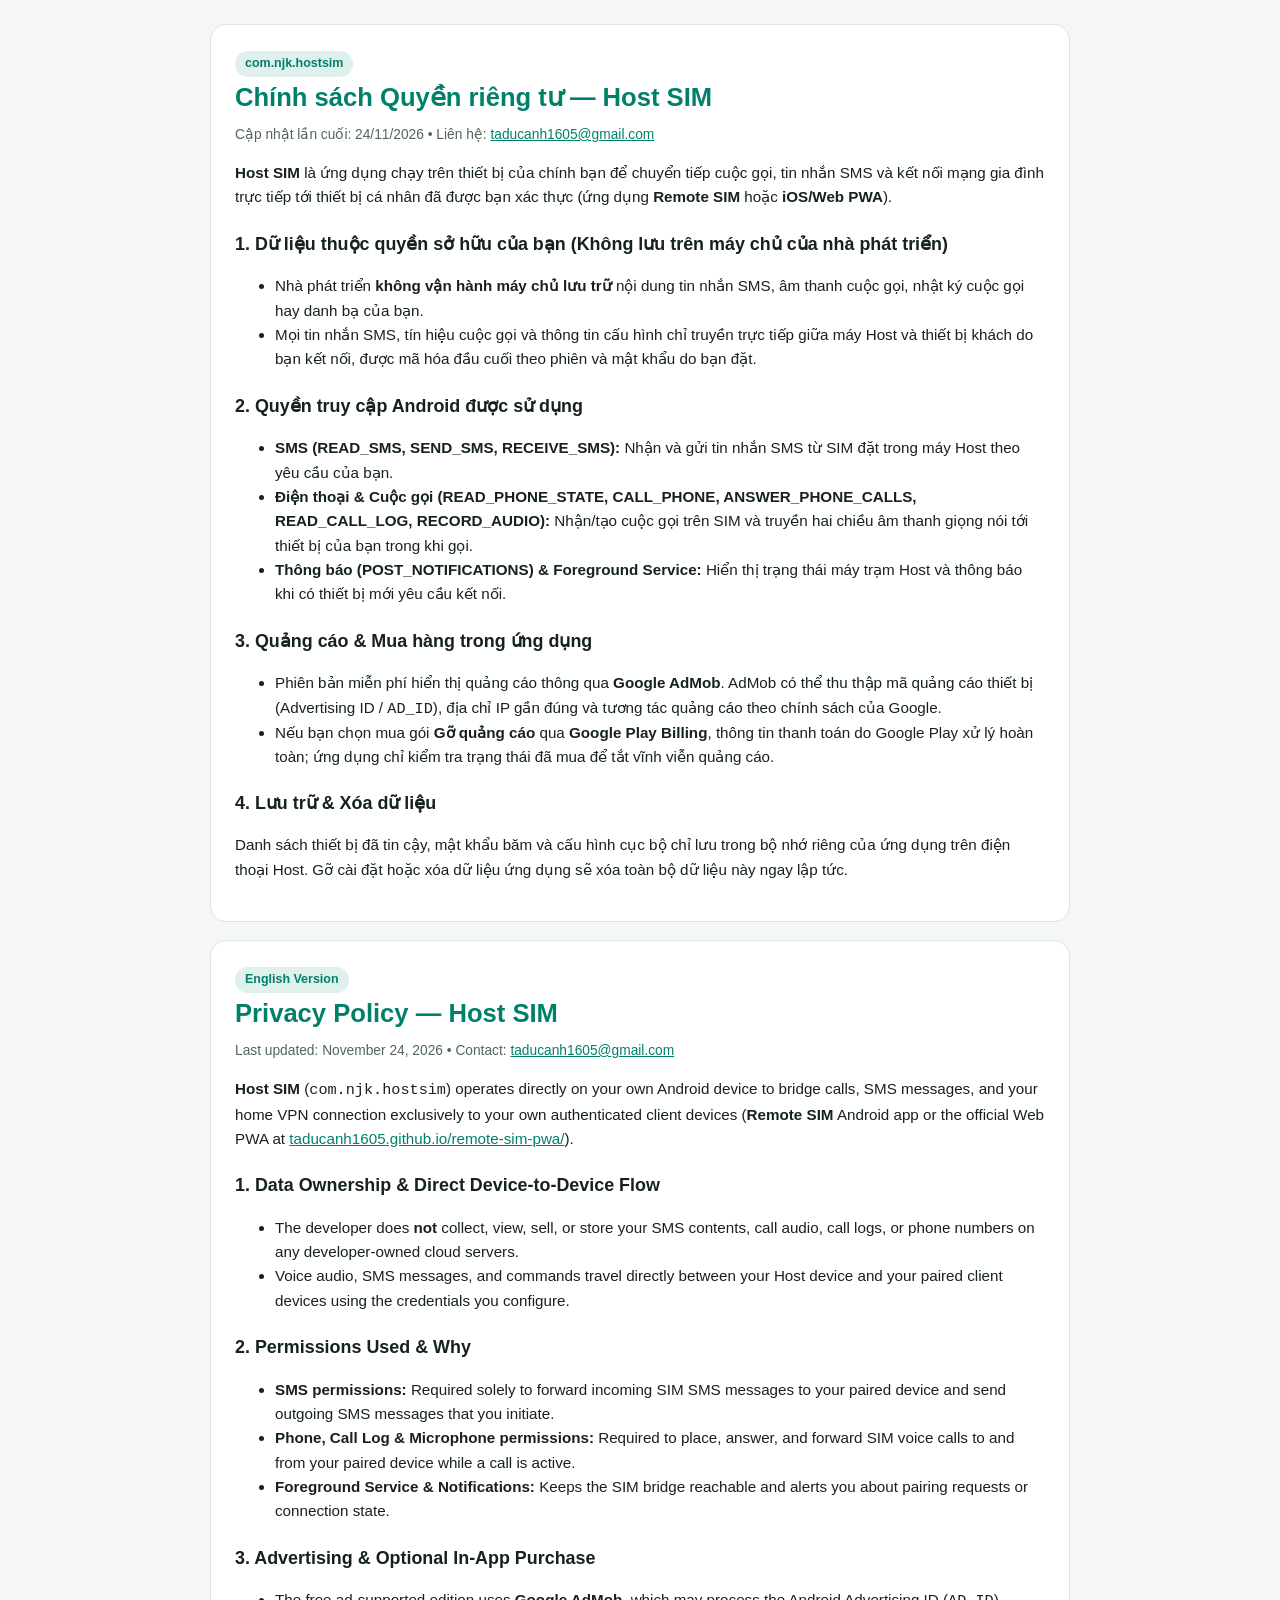
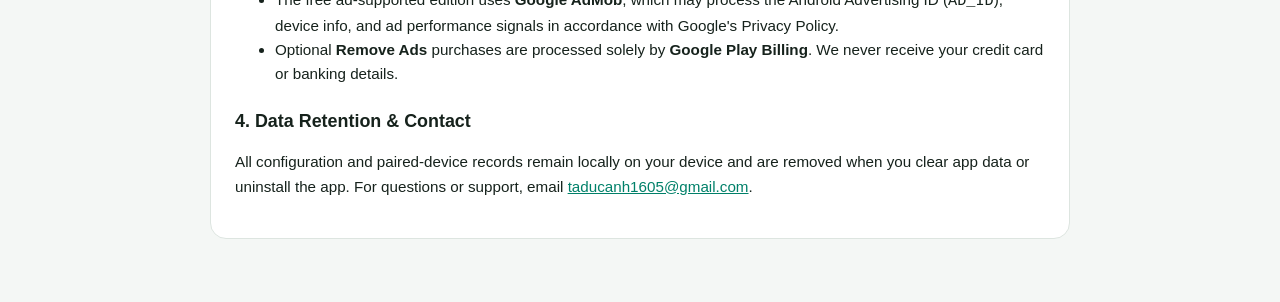
==== site/privacy-host.html @ 9d73585d "Update PWA: fix 2-way voice audio, full VI/EN i18n, dark mode, WireGuard guide, bulk contacts import" ====
<!DOCTYPE html>
<html lang="vi">
<head>
  <meta charset="UTF-8" />
  <meta name="viewport" content="width=device-width, initial-scale=1.0" />
  <title>Privacy Policy — Host SIM (com.njk.hostsim)</title>
  <style>
    :root { --bg:#f4f7f5; --card:#ffffff; --text:#16221c; --muted:#52655c; --accent:#008069; --border:#dde5e0; }
    @media (prefers-color-scheme: dark) {
      :root { --bg:#0d1411; --card:#151f1a; --text:#e8f0ec; --muted:#9fb2a8; --accent:#25d366; --border:#24352c; }
    }
    body { margin:0; font-family:-apple-system,BlinkMacSystemFont,"Segoe UI",Roboto,Arial,sans-serif; background:var(--bg); color:var(--text); line-height:1.6; }
    .wrap { max-width:860px; margin:0 auto; padding:24px 16px 48px; }
    .card { background:var(--card); border:1px solid var(--border); border-radius:16px; padding:24px; margin-bottom:18px; }
    h1 { margin:0 0 6px; font-size:1.6rem; color:var(--accent); }
    h2 { margin:20px 0 8px; font-size:1.12rem; }
    p, li { font-size:0.95rem; }
    .meta { color:var(--muted); font-size:0.86rem; margin-bottom:14px; }
    .badge { display:inline-block; background:rgba(0,128,105,0.12); color:var(--accent); padding:3px 10px; border-radius:999px; font-size:0.78rem; font-weight:700; }
    a { color:var(--accent); }
  </style>
</head>
<body>
  <div class="wrap">
    <div class="card">
      <span class="badge">com.njk.hostsim</span>
      <h1>Chính sách Quyền riêng tư — Host SIM</h1>
      <div class="meta">Cập nhật lần cuối: 24/11/2026 • Liên hệ: <a href="mailto:taducanh1605@gmail.com">taducanh1605@gmail.com</a></div>
      <p><strong>Host SIM</strong> là ứng dụng chạy trên thiết bị của chính bạn để chuyển tiếp cuộc gọi, tin nhắn SMS và kết nối mạng gia đình trực tiếp tới thiết bị cá nhân đã được bạn xác thực (ứng dụng <strong>Remote SIM</strong> hoặc <strong>iOS/Web PWA</strong>).</p>
      <h2>1. Dữ liệu thuộc quyền sở hữu của bạn (Không lưu trên máy chủ của nhà phát triển)</h2>
      <ul>
        <li>Nhà phát triển <strong>không vận hành máy chủ lưu trữ</strong> nội dung tin nhắn SMS, âm thanh cuộc gọi, nhật ký cuộc gọi hay danh bạ của bạn.</li>
        <li>Mọi tin nhắn SMS, tín hiệu cuộc gọi và thông tin cấu hình chỉ truyền trực tiếp giữa máy Host và thiết bị khách do bạn kết nối, được mã hóa đầu cuối theo phiên và mật khẩu do bạn đặt.</li>
      </ul>
      <h2>2. Quyền truy cập Android được sử dụng</h2>
      <ul>
        <li><strong>SMS (READ_SMS, SEND_SMS, RECEIVE_SMS):</strong> Nhận và gửi tin nhắn SMS từ SIM đặt trong máy Host theo yêu cầu của bạn.</li>
        <li><strong>Điện thoại &amp; Cuộc gọi (READ_PHONE_STATE, CALL_PHONE, ANSWER_PHONE_CALLS, READ_CALL_LOG, RECORD_AUDIO):</strong> Nhận/tạo cuộc gọi trên SIM và truyền hai chiều âm thanh giọng nói tới thiết bị của bạn trong khi gọi.</li>
        <li><strong>Thông báo (POST_NOTIFICATIONS) &amp; Foreground Service:</strong> Hiển thị trạng thái máy trạm Host và thông báo khi có thiết bị mới yêu cầu kết nối.</li>
      </ul>
      <h2>3. Quảng cáo &amp; Mua hàng trong ứng dụng</h2>
      <ul>
        <li>Phiên bản miễn phí hiển thị quảng cáo thông qua <strong>Google AdMob</strong>. AdMob có thể thu thập mã quảng cáo thiết bị (Advertising ID / <code>AD_ID</code>), địa chỉ IP gần đúng và tương tác quảng cáo theo chính sách của Google.</li>
        <li>Nếu bạn chọn mua gói <strong>Gỡ quảng cáo</strong> qua <strong>Google Play Billing</strong>, thông tin thanh toán do Google Play xử lý hoàn toàn; ứng dụng chỉ kiểm tra trạng thái đã mua để tắt vĩnh viễn quảng cáo.</li>
      </ul>
      <h2>4. Lưu trữ &amp; Xóa dữ liệu</h2>
      <p>Danh sách thiết bị đã tin cậy, mật khẩu băm và cấu hình cục bộ chỉ lưu trong bộ nhớ riêng của ứng dụng trên điện thoại Host. Gỡ cài đặt hoặc xóa dữ liệu ứng dụng sẽ xóa toàn bộ dữ liệu này ngay lập tức.</p>
    </div>

    <div class="card">
      <span class="badge">English Version</span>
      <h1>Privacy Policy — Host SIM</h1>
      <div class="meta">Last updated: November 24, 2026 • Contact: <a href="mailto:taducanh1605@gmail.com">taducanh1605@gmail.com</a></div>
      <p><strong>Host SIM</strong> (<code>com.njk.hostsim</code>) operates directly on your own Android device to bridge calls, SMS messages, and your home VPN connection exclusively to your own authenticated client devices (<strong>Remote SIM</strong> Android app or the official Web PWA at <a href="https://taducanh1605.github.io/remote-sim-pwa/">taducanh1605.github.io/remote-sim-pwa/</a>).</p>
      <h2>1. Data Ownership &amp; Direct Device-to-Device Flow</h2>
      <ul>
        <li>The developer does <strong>not</strong> collect, view, sell, or store your SMS contents, call audio, call logs, or phone numbers on any developer-owned cloud servers.</li>
        <li>Voice audio, SMS messages, and commands travel directly between your Host device and your paired client devices using the credentials you configure.</li>
      </ul>
      <h2>2. Permissions Used &amp; Why</h2>
      <ul>
        <li><strong>SMS permissions:</strong> Required solely to forward incoming SIM SMS messages to your paired device and send outgoing SMS messages that you initiate.</li>
        <li><strong>Phone, Call Log &amp; Microphone permissions:</strong> Required to place, answer, and forward SIM voice calls to and from your paired device while a call is active.</li>
        <li><strong>Foreground Service &amp; Notifications:</strong> Keeps the SIM bridge reachable and alerts you about pairing requests or connection state.</li>
      </ul>
      <h2>3. Advertising &amp; Optional In-App Purchase</h2>
      <ul>
        <li>The free ad-supported edition uses <strong>Google AdMob</strong>, which may process the Android Advertising ID (<code>AD_ID</code>), device info, and ad performance signals in accordance with Google's Privacy Policy.</li>
        <li>Optional <strong>Remove Ads</strong> purchases are processed solely by <strong>Google Play Billing</strong>. We never receive your credit card or banking details.</li>
      </ul>
      <h2>4. Data Retention &amp; Contact</h2>
      <p>All configuration and paired-device records remain locally on your device and are removed when you clear app data or uninstall the app. For questions or support, email <a href="mailto:taducanh1605@gmail.com">taducanh1605@gmail.com</a>.</p>
    </div>
  </div>
</body>
</html>
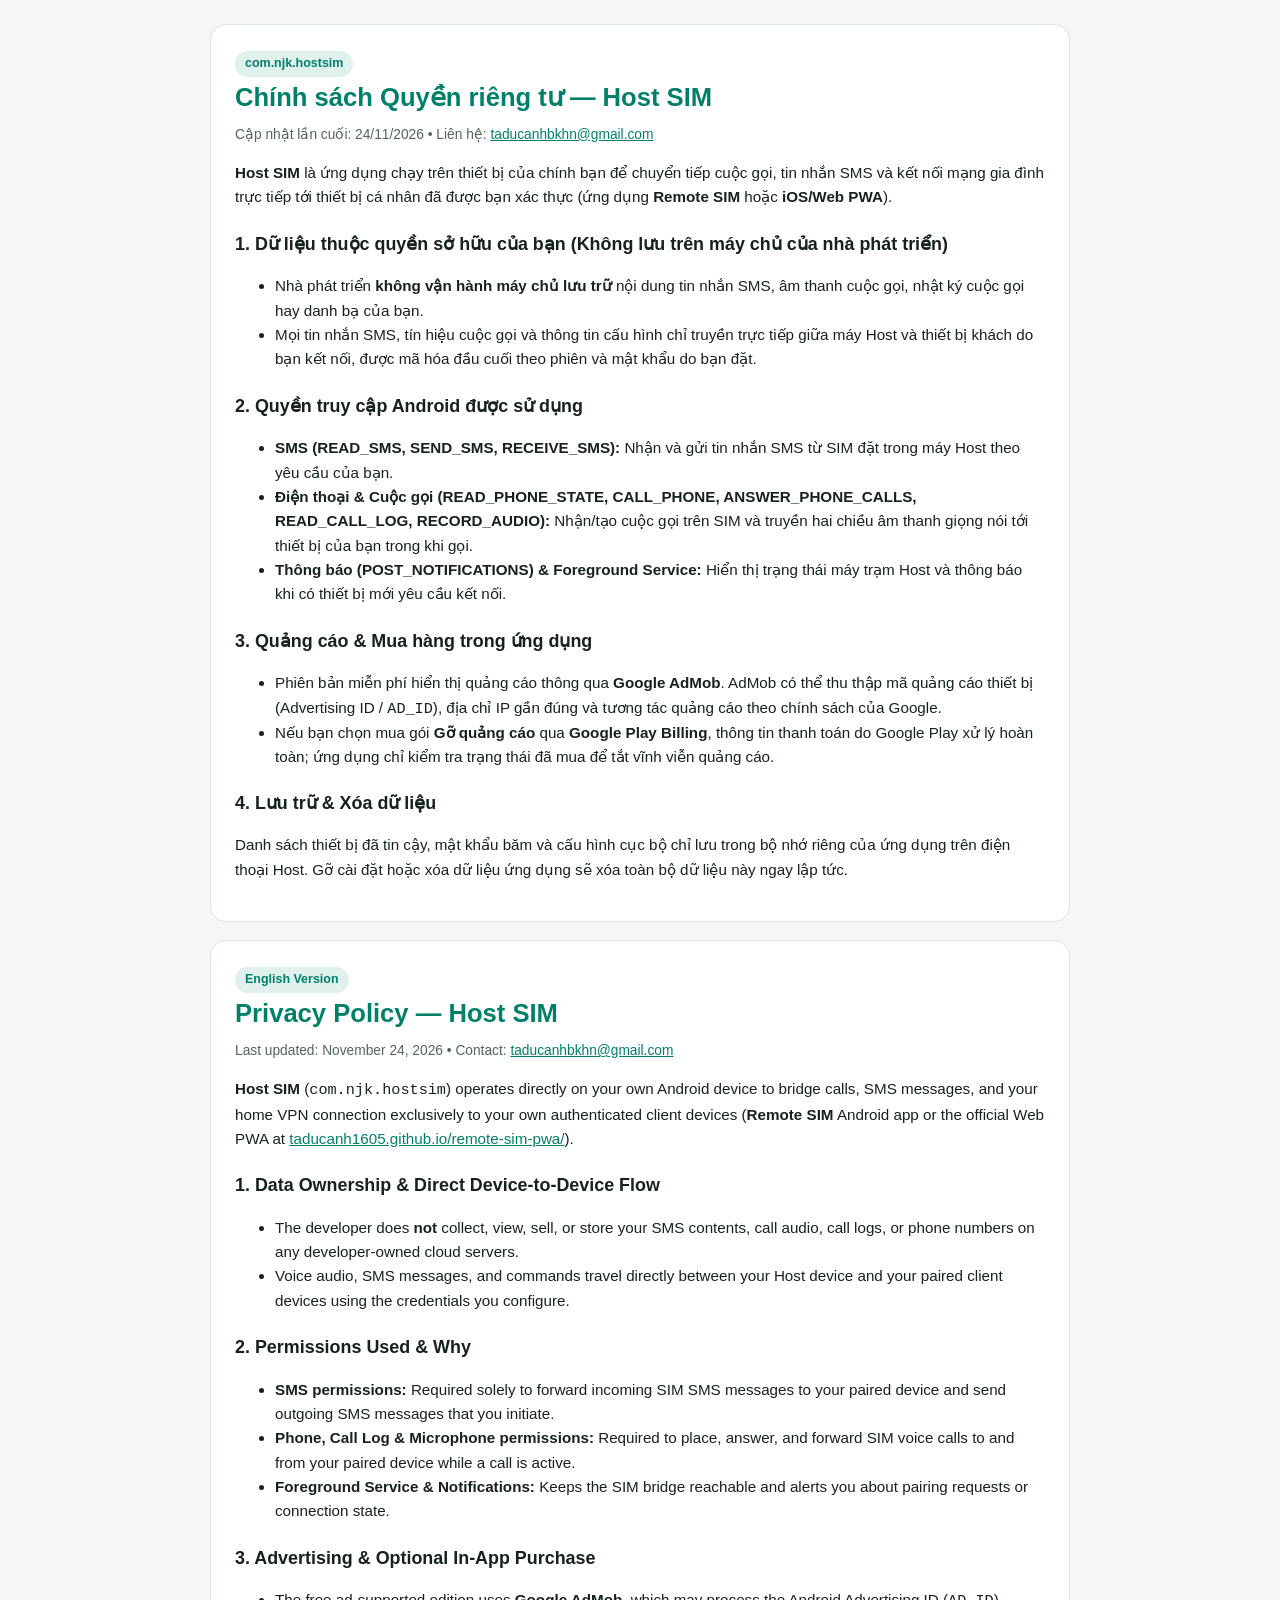
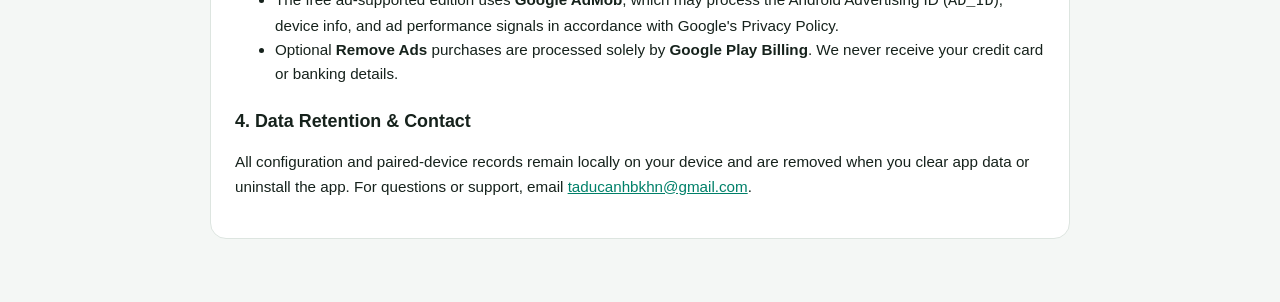
==== commit 1cfd6336: "feat(pwa): full-duplex AudioWorklet jitter buffer and AA mic decimator" ====
--- a/site/privacy-host.html
+++ b/site/privacy-host.html
@@ -25,7 +25,7 @@
     <div class="card">
       <span class="badge">com.njk.hostsim</span>
       <h1>Chính sách Quyền riêng tư — Host SIM</h1>
-      <div class="meta">Cập nhật lần cuối: 24/11/2026 • Liên hệ: <a href="mailto:taducanh1605@gmail.com">taducanh1605@gmail.com</a></div>
+      <div class="meta">Cập nhật lần cuối: 24/11/2026 • Liên hệ: <a href="mailto:taducanhbkhn@gmail.com">taducanhbkhn@gmail.com</a></div>
       <p><strong>Host SIM</strong> là ứng dụng chạy trên thiết bị của chính bạn để chuyển tiếp cuộc gọi, tin nhắn SMS và kết nối mạng gia đình trực tiếp tới thiết bị cá nhân đã được bạn xác thực (ứng dụng <strong>Remote SIM</strong> hoặc <strong>iOS/Web PWA</strong>).</p>
       <h2>1. Dữ liệu thuộc quyền sở hữu của bạn (Không lưu trên máy chủ của nhà phát triển)</h2>
       <ul>
@@ -50,7 +50,7 @@
     <div class="card">
       <span class="badge">English Version</span>
       <h1>Privacy Policy — Host SIM</h1>
-      <div class="meta">Last updated: November 24, 2026 • Contact: <a href="mailto:taducanh1605@gmail.com">taducanh1605@gmail.com</a></div>
+      <div class="meta">Last updated: November 24, 2026 • Contact: <a href="mailto:taducanhbkhn@gmail.com">taducanhbkhn@gmail.com</a></div>
       <p><strong>Host SIM</strong> (<code>com.njk.hostsim</code>) operates directly on your own Android device to bridge calls, SMS messages, and your home VPN connection exclusively to your own authenticated client devices (<strong>Remote SIM</strong> Android app or the official Web PWA at <a href="https://taducanh1605.github.io/remote-sim-pwa/">taducanh1605.github.io/remote-sim-pwa/</a>).</p>
       <h2>1. Data Ownership &amp; Direct Device-to-Device Flow</h2>
       <ul>
@@ -69,7 +69,7 @@
         <li>Optional <strong>Remove Ads</strong> purchases are processed solely by <strong>Google Play Billing</strong>. We never receive your credit card or banking details.</li>
       </ul>
       <h2>4. Data Retention &amp; Contact</h2>
-      <p>All configuration and paired-device records remain locally on your device and are removed when you clear app data or uninstall the app. For questions or support, email <a href="mailto:taducanh1605@gmail.com">taducanh1605@gmail.com</a>.</p>
+      <p>All configuration and paired-device records remain locally on your device and are removed when you clear app data or uninstall the app. For questions or support, email <a href="mailto:taducanhbkhn@gmail.com">taducanhbkhn@gmail.com</a>.</p>
     </div>
   </div>
 </body>
